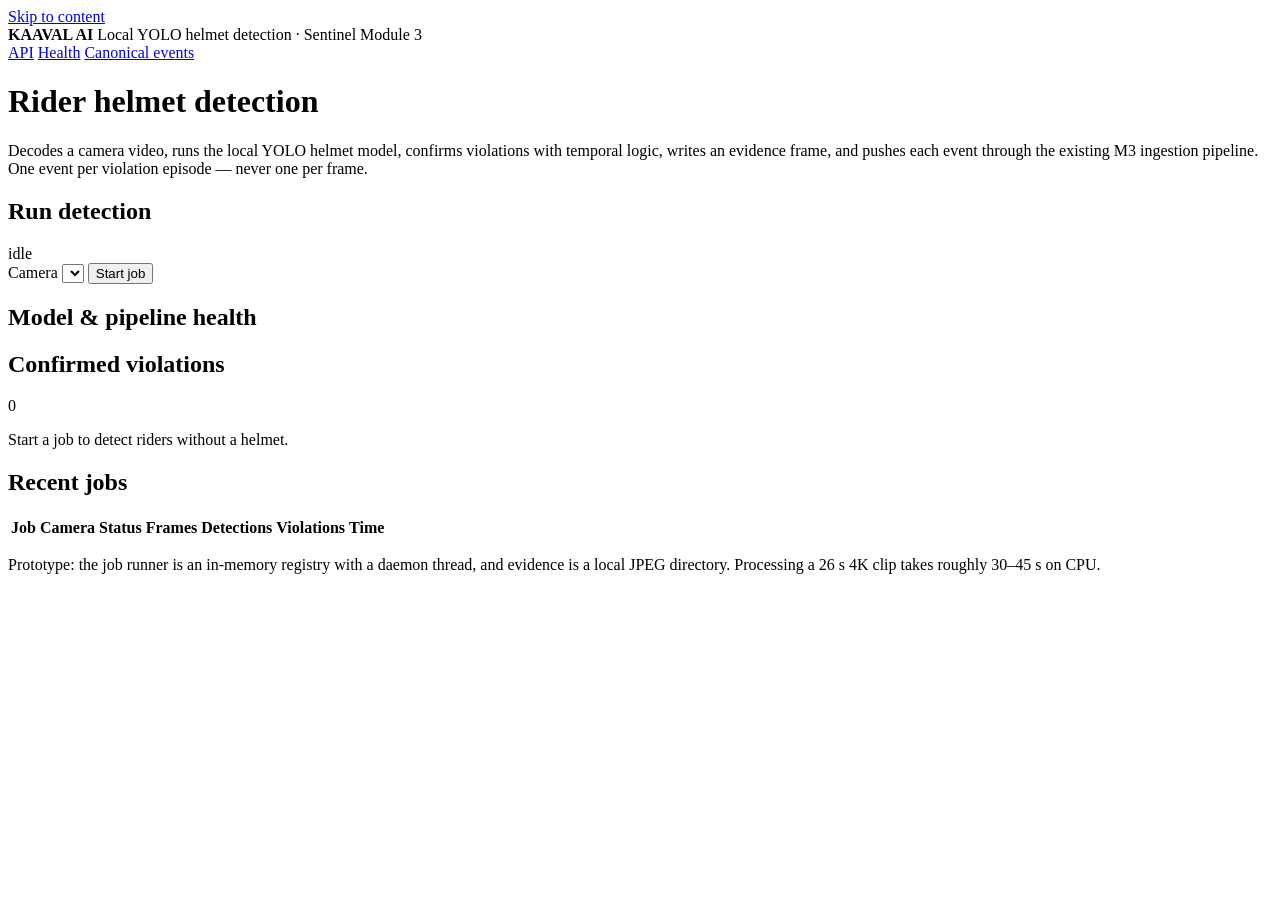
==== app/web/static/ai/index.html @ f166ecca "CV added" ====
<!doctype html>
<html lang="en">
<head>
  <meta charset="utf-8">
  <meta name="viewport" content="width=device-width, initial-scale=1">
  <title>KAAVAL AI · Helmet detection · Sentinel M3</title>
  <meta name="description" content="Run the local YOLO helmet detector over road video and watch HELMET_VIOLATION events enter the Sentinel Module 3 pipeline.">
  <meta name="color-scheme" content="light dark">
  <!-- Absolute paths: the page is served at /ui/ai (no trailing slash), so a relative
       "app.js" would resolve against /ui/ and 404. -->
  <link rel="stylesheet" href="/ui/ai/styles.css">
  <script type="module" src="/ui/ai/app.js"></script>
</head>
<body>
  <a class="skip" href="#main">Skip to content</a>

  <header class="bar">
    <div class="wrap bar__row">
      <div class="brand">
        <span class="brand__mark" aria-hidden="true"></span>
        <span>
          <strong>KAAVAL AI</strong>
          <span class="brand__sub">Local YOLO helmet detection · Sentinel Module 3</span>
        </span>
      </div>
      <nav class="bar__links" aria-label="Related">
        <a href="/docs">API</a>
        <a href="/health">Health</a>
        <a href="/api/v1/events">Canonical events</a>
      </nav>
    </div>
  </header>

  <main id="main" class="wrap">
    <h1>Rider helmet detection</h1>
    <p class="lede">
      Decodes a camera video, runs the local YOLO helmet model, confirms violations with
      temporal logic, writes an evidence frame, and pushes each event through the existing
      M3 ingestion pipeline. One event per violation episode — never one per frame.
    </p>

    <section class="panel" aria-labelledby="h-run">
      <div class="panel__head">
        <h2 id="h-run">Run detection</h2>
        <span id="job-state" class="pill pill--idle" role="status">idle</span>
      </div>
      <form id="run-form" class="controls">
        <label for="camera">Camera</label>
        <select id="camera" name="camera"></select>
        <span id="camera-video" class="mono muted"></span>
        <button id="run" type="submit" aria-busy="false">Start job</button>
      </form>
      <p id="run-msg" class="msg" role="status" aria-live="polite"></p>
      <dl id="metrics" class="metrics" hidden></dl>
      <div class="progress" hidden id="progress-wrap">
        <div class="progress__bar"><span id="progress-fill"></span></div>
        <span id="progress-label" class="mono muted"></span>
      </div>
    </section>

    <section class="panel" aria-labelledby="h-model">
      <div class="panel__head"><h2 id="h-model">Model &amp; pipeline health</h2></div>
      <div id="health" class="health" aria-busy="true"></div>
    </section>

    <section class="panel" aria-labelledby="h-violations">
      <div class="panel__head">
        <h2 id="h-violations">Confirmed violations</h2>
        <span id="violation-count" class="pill pill--idle">0</span>
      </div>
      <div id="violations" class="violations">
        <p class="muted">Start a job to detect riders without a helmet.</p>
      </div>
    </section>

    <section class="panel" aria-labelledby="h-jobs">
      <div class="panel__head"><h2 id="h-jobs">Recent jobs</h2></div>
      <div class="tablewrap" tabindex="0" role="region" aria-label="Recent jobs">
        <table>
          <thead>
            <tr>
              <th scope="col">Job</th><th scope="col">Camera</th><th scope="col">Status</th>
              <th scope="col">Frames</th><th scope="col">Detections</th><th scope="col">Violations</th>
              <th scope="col">Time</th>
            </tr>
          </thead>
          <tbody id="jobs"></tbody>
        </table>
      </div>
    </section>

    <p class="note">
      Prototype: the job runner is an in-memory registry with a daemon thread, and evidence is a
      local JPEG directory. Processing a 26 s 4K clip takes roughly 30–45 s on CPU.
    </p>
  </main>

  <div id="toasts" class="toasts" aria-hidden="true"></div>
</body>
</html>
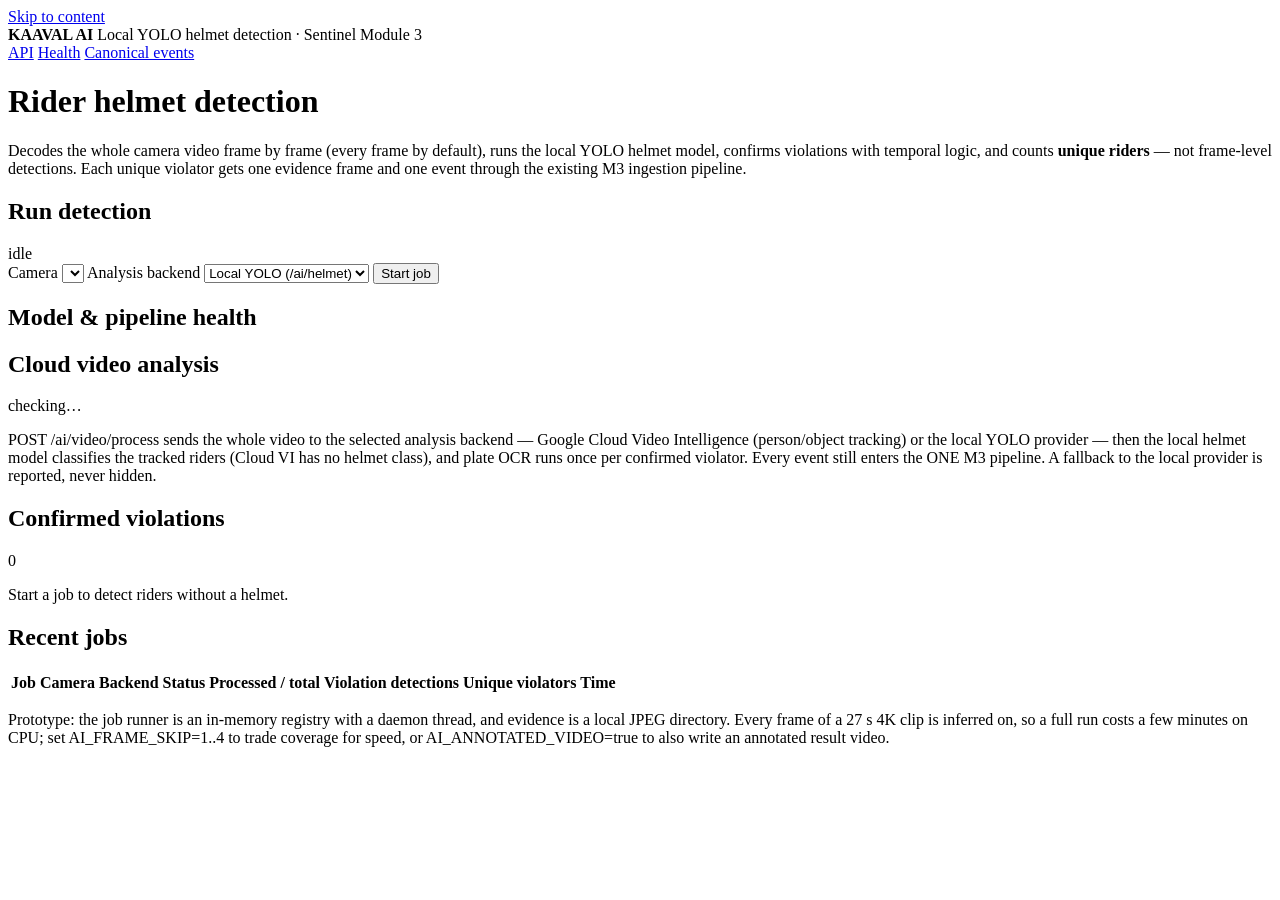
==== commit 4a889def: "m3 bugged fixed" ====
--- a/app/web/static/ai/index.html
+++ b/app/web/static/ai/index.html
@@ -34,9 +34,10 @@
   <main id="main" class="wrap">
     <h1>Rider helmet detection</h1>
     <p class="lede">
-      Decodes a camera video, runs the local YOLO helmet model, confirms violations with
-      temporal logic, writes an evidence frame, and pushes each event through the existing
-      M3 ingestion pipeline. One event per violation episode — never one per frame.
+      Decodes the whole camera video frame by frame (every frame by default), runs the local
+      YOLO helmet model, confirms violations with temporal logic, and counts <strong>unique
+      riders</strong> — not frame-level detections. Each unique violator gets one evidence frame
+      and one event through the existing M3 ingestion pipeline.
     </p>
 
     <section class="panel" aria-labelledby="h-run">
@@ -48,9 +49,19 @@
         <label for="camera">Camera</label>
         <select id="camera" name="camera"></select>
         <span id="camera-video" class="mono muted"></span>
+        <label for="backend">Analysis backend</label>
+        <select id="backend" name="backend">
+          <option value="local">Local YOLO (/ai/helmet)</option>
+          <option value="cloud">Cloud route (/ai/video)</option>
+        </select>
         <button id="run" type="submit" aria-busy="false">Start job</button>
       </form>
       <p id="run-msg" class="msg" role="status" aria-live="polite"></p>
+      <div id="hero" class="hero" hidden aria-live="polite">
+        <div class="hero__num" id="hero-unique">0</div>
+        <div class="hero__label">Unique helmet violators</div>
+        <div class="hero__sub mono" id="hero-sub"></div>
+      </div>
       <dl id="metrics" class="metrics" hidden></dl>
       <div class="progress" hidden id="progress-wrap">
         <div class="progress__bar"><span id="progress-fill"></span></div>
@@ -61,6 +72,21 @@
     <section class="panel" aria-labelledby="h-model">
       <div class="panel__head"><h2 id="h-model">Model &amp; pipeline health</h2></div>
       <div id="health" class="health" aria-busy="true"></div>
+    </section>
+
+    <section class="panel" aria-labelledby="h-cloud">
+      <div class="panel__head">
+        <h2 id="h-cloud">Cloud video analysis</h2>
+        <span id="cloud-state" class="pill pill--idle" role="status">checking…</span>
+      </div>
+      <p class="muted">
+        <span class="mono">POST /ai/video/process</span> sends the whole video to the selected
+        analysis backend — Google Cloud Video Intelligence (person/object tracking) or the local
+        YOLO provider — then the local helmet model classifies the tracked riders (Cloud VI has no
+        helmet class), and plate OCR runs once per confirmed violator. Every event still enters
+        the ONE M3 pipeline. A fallback to the local provider is reported, never hidden.
+      </p>
+      <dl id="cloud" class="metrics" aria-busy="true"></dl>
     </section>
 
     <section class="panel" aria-labelledby="h-violations">
@@ -79,8 +105,9 @@
         <table>
           <thead>
             <tr>
-              <th scope="col">Job</th><th scope="col">Camera</th><th scope="col">Status</th>
-              <th scope="col">Frames</th><th scope="col">Detections</th><th scope="col">Violations</th>
+              <th scope="col">Job</th><th scope="col">Camera</th><th scope="col">Backend</th><th scope="col">Status</th>
+              <th scope="col">Processed / total</th><th scope="col">Violation detections</th>
+              <th scope="col">Unique violators</th>
               <th scope="col">Time</th>
             </tr>
           </thead>
@@ -91,7 +118,9 @@
 
     <p class="note">
       Prototype: the job runner is an in-memory registry with a daemon thread, and evidence is a
-      local JPEG directory. Processing a 26 s 4K clip takes roughly 30–45 s on CPU.
+      local JPEG directory. Every frame of a 27 s 4K clip is inferred on, so a full run costs a
+      few minutes on CPU; set AI_FRAME_SKIP=1..4 to trade coverage for speed, or
+      AI_ANNOTATED_VIDEO=true to also write an annotated result video.
     </p>
   </main>
 
